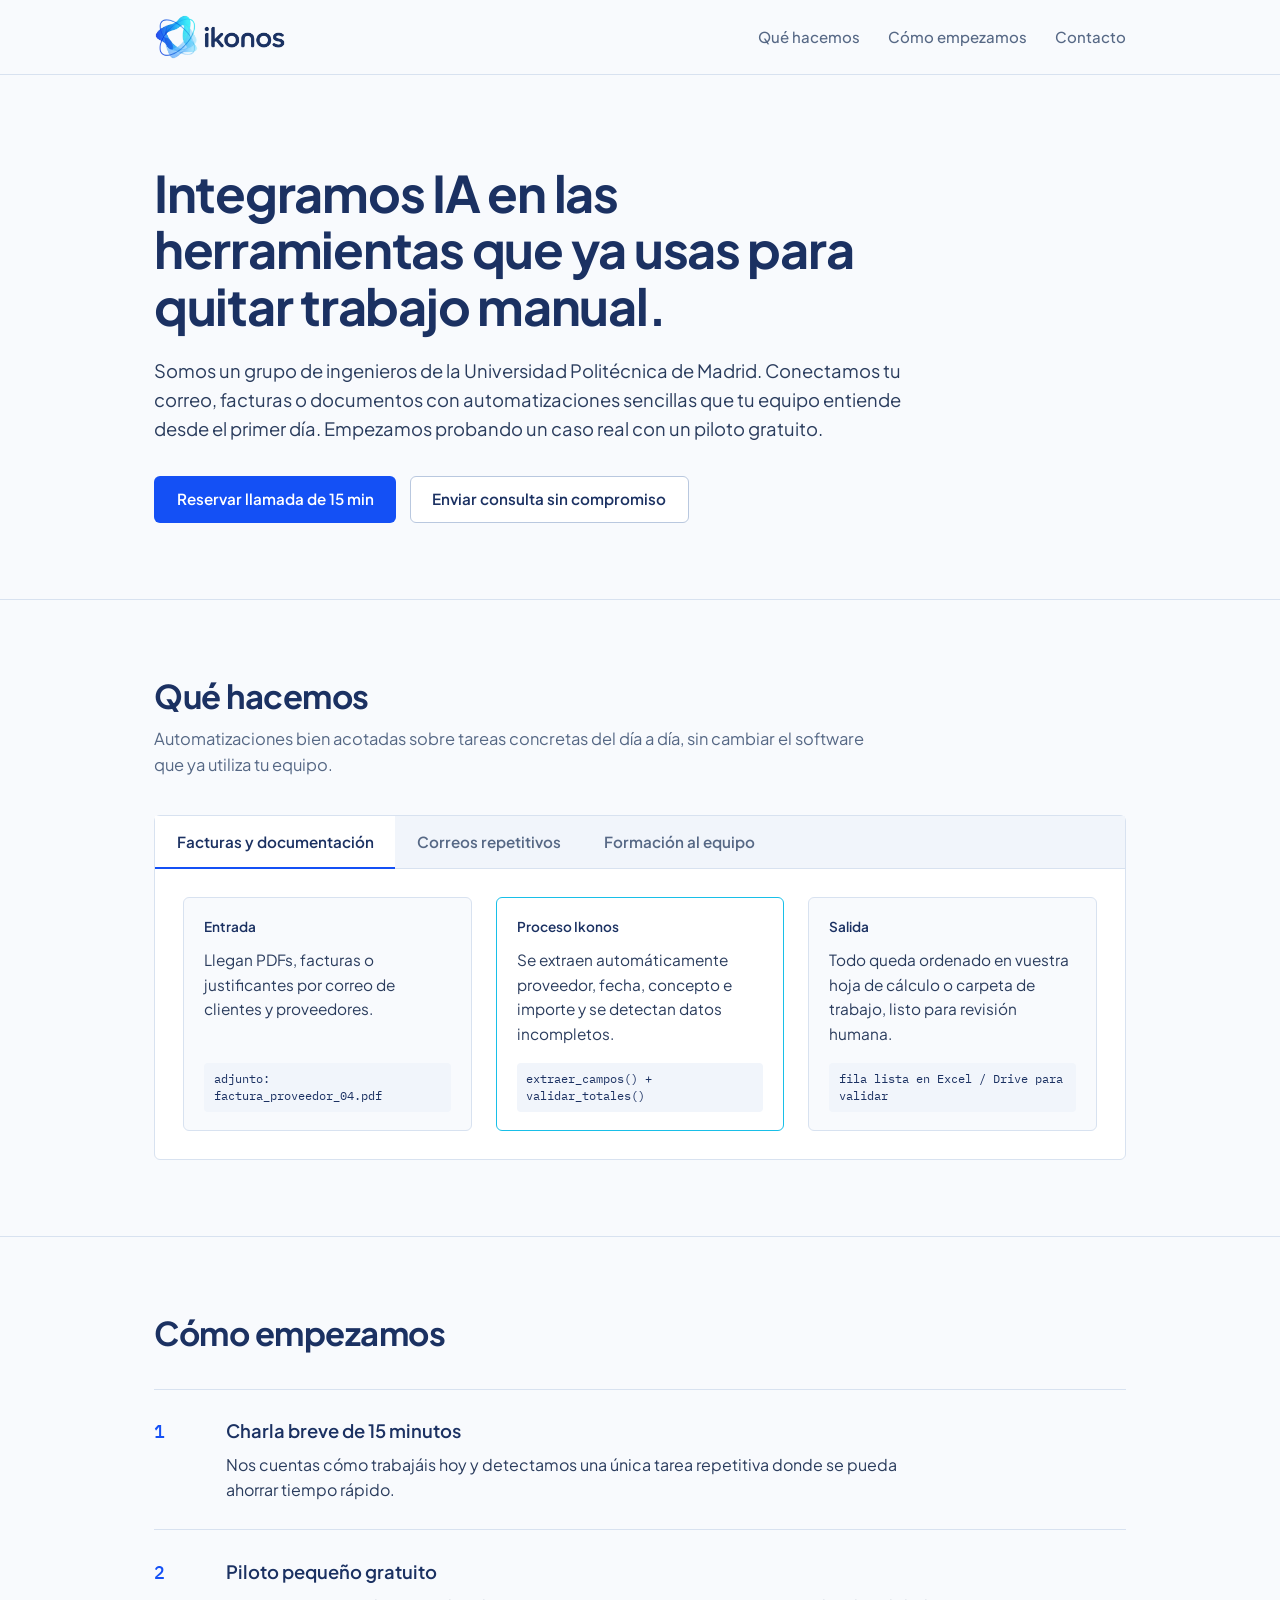
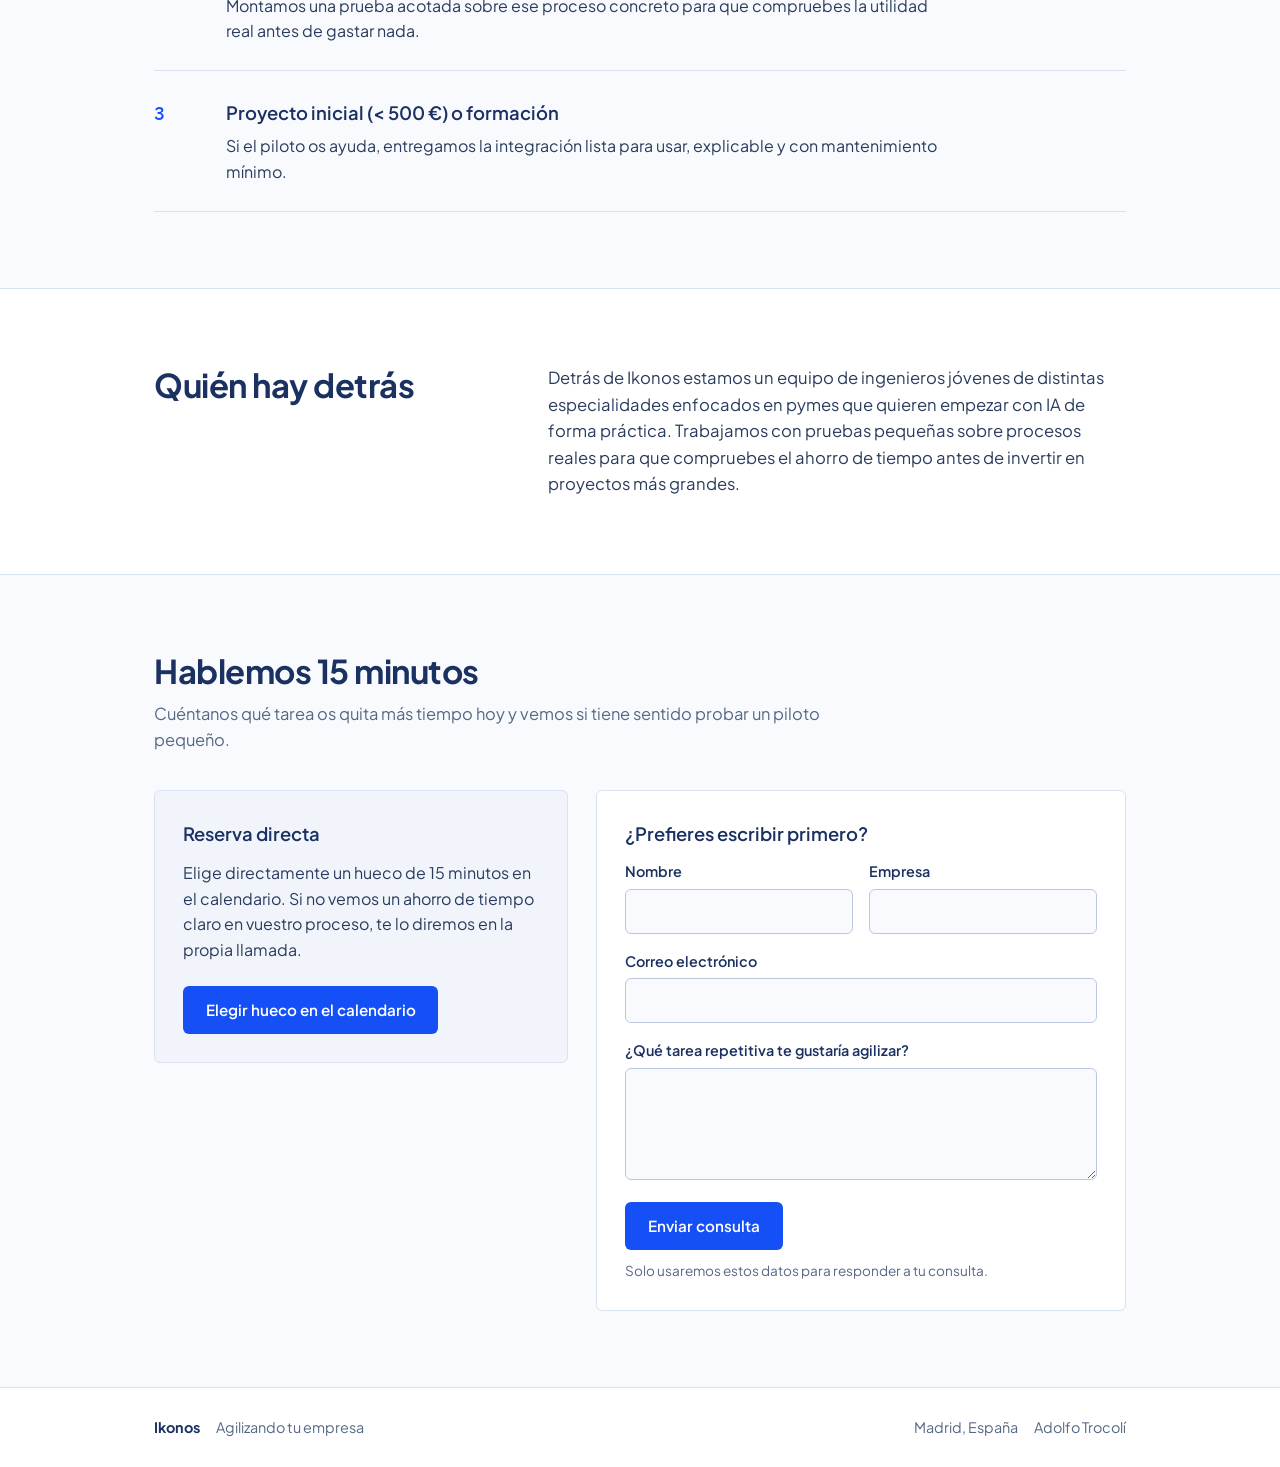
==== index.html @ b14b6f53 "Initial commit: static web for ikonos.es" ====
<!DOCTYPE html>
<html lang="es">
<head>
  <meta charset="UTF-8">
  <meta name="viewport" content="width=device-width, initial-scale=1.0">
  <title>Ikonos — Automatizaciones sencillas de IA y formación para pymes</title>
  <meta name="description" content="Integramos IA en el correo, documentos y gestión diaria de tu pyme. Empieza con un piloto pequeño gratuito antes de comprometer presupuesto.">
  <meta name="theme-color" content="#1B3162">

  <meta property="og:title" content="Ikonos — Automatizaciones sencillas de IA y formación para pymes">
  <meta property="og:description" content="Integramos IA en el correo, documentos y gestión diaria de tu pyme. Empieza con un piloto pequeño gratuito antes de comprometer presupuesto.">
  <meta property="og:type" content="website">
  <meta property="og:url" content="https://ikonos.es/">

  <link rel="icon" href="assets/favicon.ico" sizes="any">
  <link rel="icon" href="assets/favicon.png" type="image/png">
  <link rel="apple-touch-icon" href="assets/apple-touch-icon.png">

  <link rel="preconnect" href="https://fonts.googleapis.com">
  <link rel="preconnect" href="https://fonts.gstatic.com" crossorigin>
  <link href="https://fonts.googleapis.com/css2?family=IBM+Plex+Mono:wght@400;500&family=Plus+Jakarta+Sans:wght@400;500;600;700&display=swap" rel="stylesheet">
  <link rel="stylesheet" href="styles.css">
</head>
<body>
  <a class="skip-link" href="#contenido">Ir al contenido principal</a>

  <header class="site-header">
    <div class="container header-inner">
      <a class="brand" href="#top" aria-label="Ikonos, inicio">
        <picture>
          <source srcset="assets/ikonos-logo.webp" type="image/webp">
          <img src="assets/ikonos-logo.png" alt="Ikonos" width="144" height="47">
        </picture>
      </a>
      <nav class="site-nav" aria-label="Navegación principal">
        <a href="#que-hacemos">Qué hacemos</a>
        <a href="#como-empezamos">Cómo empezamos</a>
        <a href="#contacto">Contacto</a>
      </nav>
    </div>
  </header>

  <main id="contenido">
    <section class="hero" id="top">
      <div class="container">
        <div class="hero-copy">
          <h1>Integramos IA en las herramientas que ya usas para quitar trabajo manual.</h1>
          <p class="hero-lead">
            Somos un grupo de ingenieros de la Universidad Politécnica de Madrid. Conectamos tu correo, facturas o documentos con automatizaciones sencillas que tu equipo entiende desde el primer día. Empezamos probando un caso real con un piloto gratuito.
          </p>
          <div class="hero-actions">
            <a class="btn btn-primary" href="https://calendar.app.google/aPemA1wRVmJKRHiK9" target="_blank" rel="noopener noreferrer">
              Reservar llamada de 15 min
            </a>
            <a class="btn btn-secondary" href="#contacto">
              Enviar consulta sin compromiso
            </a>
          </div>
        </div>
      </div>
    </section>

    <section class="section" id="que-hacemos" aria-labelledby="titulo-que-hacemos">
      <div class="container">
        <div class="section-head">
          <h2 id="titulo-que-hacemos">Qué hacemos</h2>
          <p class="section-intro">
            Automatizaciones bien acotadas sobre tareas concretas del día a día, sin cambiar el software que ya utiliza tu equipo.
          </p>
        </div>

        <div class="flow-workbench">
          <div class="flow-tabs" role="tablist" aria-label="Casos de uso habituales">
            <button class="flow-tab" type="button" role="tab" id="tab-facturas" aria-selected="true" aria-controls="panel-facturas" data-tab="facturas">
              Facturas y documentación
            </button>
            <button class="flow-tab" type="button" role="tab" id="tab-correos" aria-selected="false" aria-controls="panel-correos" data-tab="correos" tabindex="-1">
              Correos repetitivos
            </button>
            <button class="flow-tab" type="button" role="tab" id="tab-formacion" aria-selected="false" aria-controls="panel-formacion" data-tab="formacion" tabindex="-1">
              Formación al equipo
            </button>
          </div>

          <div class="flow-panel" role="tabpanel" id="panel-facturas" aria-labelledby="tab-facturas">
            <div class="flow-grid">
              <div class="flow-stage">
                <span class="stage-index">Entrada</span>
                <p>Llegan PDFs, facturas o justificantes por correo de clientes y proveedores.</p>
                <code class="stage-sample">adjunto: factura_proveedor_04.pdf</code>
              </div>
              <div class="flow-stage flow-stage-core">
                <span class="stage-index">Proceso Ikonos</span>
                <p>Se extraen automáticamente proveedor, fecha, concepto e importe y se detectan datos incompletos.</p>
                <code class="stage-sample">extraer_campos() + validar_totales()</code>
              </div>
              <div class="flow-stage">
                <span class="stage-index">Salida</span>
                <p>Todo queda ordenado en vuestra hoja de cálculo o carpeta de trabajo, listo para revisión humana.</p>
                <code class="stage-sample">fila lista en Excel / Drive para validar</code>
              </div>
            </div>
          </div>

          <div class="flow-panel" role="tabpanel" id="panel-correos" aria-labelledby="tab-correos" hidden>
            <div class="flow-grid">
              <div class="flow-stage">
                <span class="stage-index">Entrada</span>
                <p>Entran mensajes habituales de clientes pidiendo citas, estado de trámites o información básica.</p>
                <code class="stage-sample">asunto: documentación pendiente Q1</code>
              </div>
              <div class="flow-stage flow-stage-core">
                <span class="stage-index">Proceso Ikonos</span>
                <p>Se clasifican por tipo y se prepara un borrador de respuesta usando vuestra documentación interna.</p>
                <code class="stage-sample">clasificar_tema() + redactar_borrador()</code>
              </div>
              <div class="flow-stage">
                <span class="stage-index">Salida</span>
                <p>El equipo revisa y envía en segundos en lugar de redactar cada correo desde cero.</p>
                <code class="stage-sample">borrador en tu bandeja listo para revisar</code>
              </div>
            </div>
          </div>

          <div class="flow-panel" role="tabpanel" id="panel-formacion" aria-labelledby="tab-formacion" hidden>
            <div class="flow-grid">
              <div class="flow-stage">
                <span class="stage-index">Entrada</span>
                <p>El equipo quiere usar herramientas de IA en su trabajo diario pero no sabe por dónde empezar con seguridad.</p>
                <code class="stage-sample">tareas reales de vuestro equipo</code>
              </div>
              <div class="flow-stage flow-stage-core">
                <span class="stage-index">Proceso Ikonos</span>
                <p>Sesiones prácticas centradas únicamente en vuestros casos reales, documentos y flujos habituales.</p>
                <code class="stage-sample">taller práctico sobre vuestro día a día</code>
              </div>
              <div class="flow-stage">
                <span class="stage-index">Salida</span>
                <p>Autonomía real para aprovechar la herramienta en el día a día sin depender siempre de terceros.</p>
                <code class="stage-sample">guía interna y criterios claros de uso</code>
              </div>
            </div>
          </div>
        </div>
      </div>
    </section>

    <section class="section" id="como-empezamos" aria-labelledby="titulo-como-empezamos">
      <div class="container">
        <div class="section-head">
          <h2 id="titulo-como-empezamos">Cómo empezamos</h2>
        </div>

        <ol class="steps-list">
          <li class="step-item">
            <span class="step-num" aria-hidden="true">1</span>
            <div class="step-body">
              <h3>Charla breve de 15 minutos</h3>
              <p>Nos cuentas cómo trabajáis hoy y detectamos una única tarea repetitiva donde se pueda ahorrar tiempo rápido.</p>
            </div>
          </li>
          <li class="step-item">
            <span class="step-num" aria-hidden="true">2</span>
            <div class="step-body">
              <h3>Piloto pequeño gratuito</h3>
              <p>Montamos una prueba acotada sobre ese proceso concreto para que compruebes la utilidad real antes de gastar nada.</p>
            </div>
          </li>
          <li class="step-item">
            <span class="step-num" aria-hidden="true">3</span>
            <div class="step-body">
              <h3>Proyecto inicial (&lt; 500 €) o formación</h3>
              <p>Si el piloto os ayuda, entregamos la integración lista para usar, explicable y con mantenimiento mínimo.</p>
            </div>
          </li>
        </ol>
      </div>
    </section>

    <section class="section section-about" aria-labelledby="titulo-quien">
      <div class="container about-grid">
        <h2 id="titulo-quien">Quién hay detrás</h2>
        <p>
          Detrás de Ikonos estamos un equipo de ingenieros jóvenes de distintas especialidades enfocados en pymes que quieren empezar con IA de forma práctica. Trabajamos con pruebas pequeñas sobre procesos reales para que compruebes el ahorro de tiempo antes de invertir en proyectos más grandes.
        </p>
      </div>
    </section>

    <section class="section section-contact" id="contacto" aria-labelledby="titulo-contacto">
      <div class="container">
        <div class="section-head">
          <h2 id="titulo-contacto">Hablemos 15 minutos</h2>
          <p class="section-intro">
            Cuéntanos qué tarea os quita más tiempo hoy y vemos si tiene sentido probar un piloto pequeño.
          </p>
        </div>

        <div class="contact-grid">
          <div class="contact-calendar">
            <h3>Reserva directa</h3>
            <p>
              Elige directamente un hueco de 15 minutos en el calendario. Si no vemos un ahorro de tiempo claro en vuestro proceso, te lo diremos en la propia llamada.
            </p>
            <a class="btn btn-primary" href="https://calendar.app.google/aPemA1wRVmJKRHiK9" target="_blank" rel="noopener noreferrer">
              Elegir hueco en el calendario
            </a>
          </div>

          <form class="contact-form" id="contact-form" novalidate>
            <h3>¿Prefieres escribir primero?</h3>

            <div class="form-row">
              <div class="field">
                <label for="nombre">Nombre</label>
                <input id="nombre" name="nombre" type="text" autocomplete="name" required>
              </div>
              <div class="field">
                <label for="empresa">Empresa</label>
                <input id="empresa" name="empresa" type="text" autocomplete="organization">
              </div>
            </div>

            <div class="field">
              <label for="email">Correo electrónico</label>
              <input id="email" name="email" type="email" autocomplete="email" required>
            </div>

            <div class="field">
              <label for="mensaje">¿Qué tarea repetitiva te gustaría agilizar?</label>
              <textarea id="mensaje" name="mensaje" rows="4" required></textarea>
            </div>

            <!-- Campo honeypot oculto para filtrar envíos automáticos -->
            <div class="hp-field" aria-hidden="true">
              <label for="website">Sitio web</label>
              <input id="website" name="website" type="text" tabindex="-1" autocomplete="off">
            </div>

            <div class="form-footer">
              <button class="btn btn-primary" type="submit" id="submit-btn">Enviar consulta</button>
              <p class="privacy-note">Solo usaremos estos datos para responder a tu consulta.</p>
            </div>

            <p class="form-status" id="form-status" role="status" aria-live="polite"></p>
          </form>
        </div>
      </div>
    </section>
  </main>

  <footer class="site-footer">
    <div class="container footer-inner">
      <div class="footer-brand">
        <span class="footer-name">Ikonos</span>
        <span>Agilizando tu empresa</span>
      </div>
      <div class="footer-meta">
        <span>Madrid, España</span>
        <span>Adolfo Trocolí</span>
        <!-- Añadir enlace a LinkedIn cuando esté definido en web-copy.md -->
      </div>
    </div>
  </footer>

  <script src="app.js" defer></script>
</body>
</html>
---- styles.css ----
:root {
  --bg: #F8FAFD;
  --surface: #FFFFFF;
  --surface-tint: #F1F5FB;
  --ink: #1B3162;
  --ink-body: #2A3C5D;
  --ink-muted: #566885;
  --accent: #1450F5;
  --accent-hover: #0F3FD1;
  --accent-cyan: #18BFE8;
  --border: #D8E2F0;
  --border-strong: #B9C8DF;
  --ok-bg: #ECFDF5;
  --ok-ink: #065F46;
  --err-bg: #FEF2F2;
  --err-ink: #991B1B;

  --font-sans: "Plus Jakarta Sans", -apple-system, BlinkMacSystemFont, "Segoe UI", sans-serif;
  --font-mono: "IBM Plex Mono", ui-monospace, SFMono-Regular, Menlo, monospace;

  --radius: 6px;
  --container: 1020px;
}

*,
*::before,
*::after {
  box-sizing: border-box;
}

html {
  scroll-behavior: smooth;
}

@media (prefers-reduced-motion: reduce) {
  html {
    scroll-behavior: auto;
  }
}

body {
  margin: 0;
  background-color: var(--bg);
  color: var(--ink-body);
  font-family: var(--font-sans);
  font-size: 16px;
  line-height: 1.6;
  -webkit-font-smoothing: antialiased;
}

img {
  display: block;
  max-width: 100%;
  height: auto;
}

a {
  color: inherit;
}

:focus-visible {
  outline: 2px solid var(--accent);
  outline-offset: 3px;
}

.skip-link {
  position: absolute;
  left: -9999px;
  top: 0;
  background: var(--ink);
  color: #FFFFFF;
  padding: 0.65rem 1rem;
  z-index: 100;
  text-decoration: none;
  font-weight: 600;
}

.skip-link:focus {
  left: 1rem;
  top: 1rem;
  border-radius: var(--radius);
}

.container {
  width: 100%;
  max-width: var(--container);
  margin: 0 auto;
  padding: 0 1.5rem;
}

/* Cabecera */
.site-header {
  border-bottom: 1px solid var(--border);
  background: var(--bg);
}

.header-inner {
  display: flex;
  align-items: center;
  justify-content: space-between;
  gap: 1.5rem;
  min-height: 74px;
}

.brand {
  display: inline-flex;
  align-items: center;
  text-decoration: none;
  flex-shrink: 0;
}

.brand img {
  width: 132px;
  height: auto;
}

.site-nav {
  display: flex;
  align-items: center;
  gap: 1.75rem;
}

.site-nav a {
  text-decoration: none;
  font-size: 0.9375rem;
  font-weight: 500;
  color: var(--ink-muted);
}

.site-nav a:hover {
  color: var(--ink);
}

/* Botones */
.btn {
  display: inline-flex;
  align-items: center;
  justify-content: center;
  padding: 0.85rem 1.35rem;
  border-radius: var(--radius);
  font-family: var(--font-sans);
  font-size: 0.95rem;
  font-weight: 600;
  line-height: 1.2;
  text-decoration: none;
  cursor: pointer;
  border: 1px solid transparent;
  transition: background-color 0.15s ease, border-color 0.15s ease, color 0.15s ease;
}

.btn-primary {
  background: var(--accent);
  color: #FFFFFF;
}

.btn-primary:hover {
  background: var(--accent-hover);
}

.btn-primary:disabled {
  opacity: 0.65;
  cursor: not-allowed;
}

.btn-secondary {
  background: var(--surface);
  color: var(--ink);
  border-color: var(--border-strong);
}

.btn-secondary:hover {
  border-color: var(--ink);
}

/* Hero */
.hero {
  padding: clamp(3.5rem, 7vw, 5.75rem) 0 clamp(3rem, 6vw, 4.75rem);
  border-bottom: 1px solid var(--border);
}

.hero-copy {
  max-width: 64ch;
}

.hero h1 {
  margin: 0 0 1.35rem;
  color: var(--ink);
  font-size: clamp(2.05rem, 4.3vw, 3.15rem);
  font-weight: 700;
  line-height: 1.12;
  letter-spacing: -0.025em;
}

.hero-lead {
  margin: 0 0 2rem;
  max-width: 58ch;
  font-size: clamp(1.05rem, 1.5vw, 1.15rem);
  color: var(--ink-body);
}

.hero-actions {
  display: flex;
  flex-wrap: wrap;
  align-items: center;
  gap: 0.85rem;
}

/* Secciones generales */
.section {
  padding: clamp(3.25rem, 6vw, 4.75rem) 0;
  border-bottom: 1px solid var(--border);
}

.section-head {
  margin-bottom: 2.25rem;
  max-width: 60ch;
}

.section h2 {
  margin: 0 0 0.65rem;
  color: var(--ink);
  font-size: clamp(1.55rem, 2.6vw, 2.05rem);
  font-weight: 700;
  line-height: 1.2;
  letter-spacing: -0.015em;
}

.section-intro {
  margin: 0;
  color: var(--ink-muted);
  font-size: 1.03rem;
}

/* Bloque interactivo de flujo */
.flow-workbench {
  background: var(--surface);
  border: 1px solid var(--border);
  border-radius: var(--radius);
}

.flow-tabs {
  display: flex;
  flex-wrap: wrap;
  border-bottom: 1px solid var(--border);
  background: var(--surface-tint);
}

.flow-tab {
  appearance: none;
  background: transparent;
  border: 0;
  border-bottom: 2px solid transparent;
  padding: 1rem 1.35rem;
  font-family: var(--font-sans);
  font-size: 0.95rem;
  font-weight: 600;
  color: var(--ink-muted);
  cursor: pointer;
  margin-bottom: -1px;
  text-align: left;
}

.flow-tab:hover {
  color: var(--ink);
}

.flow-tab[aria-selected="true"] {
  background: var(--surface);
  color: var(--ink);
  border-bottom-color: var(--accent);
}

.flow-panel {
  padding: 1.75rem;
}

.flow-grid {
  display: grid;
  grid-template-columns: repeat(3, minmax(0, 1fr));
  gap: 1.5rem;
}

.flow-stage {
  display: flex;
  flex-direction: column;
  gap: 0.65rem;
  padding: 1.15rem 1.25rem;
  border: 1px solid var(--border);
  border-radius: var(--radius);
  background: var(--bg);
}

.flow-stage-core {
  background: var(--surface);
  border-color: var(--accent-cyan);
}

.stage-index {
  font-size: 0.85rem;
  font-weight: 600;
  color: var(--ink);
}

.flow-stage p {
  margin: 0;
  font-size: 0.96rem;
  color: var(--ink-body);
  flex-grow: 1;
}

.stage-sample {
  display: block;
  margin-top: 0.35rem;
  padding: 0.45rem 0.6rem;
  border-radius: 4px;
  background: var(--surface-tint);
  color: var(--ink);
  font-family: var(--font-mono);
  font-size: 0.78rem;
  line-height: 1.4;
  overflow-wrap: anywhere;
}

/* Cómo empezamos (secuencia 1-2-3) */
.steps-list {
  list-style: none;
  margin: 0;
  padding: 0;
  border-top: 1px solid var(--border);
}

.step-item {
  display: grid;
  grid-template-columns: 3.25rem minmax(0, 1fr);
  gap: 1.25rem;
  align-items: baseline;
  padding: 1.65rem 0;
  border-bottom: 1px solid var(--border);
}

.step-num {
  font-family: var(--font-mono);
  font-size: 1.15rem;
  font-weight: 500;
  color: var(--accent);
  font-variant-numeric: tabular-nums;
}

.step-body {
  max-width: 60ch;
}

.step-body h3 {
  margin: 0 0 0.4rem;
  color: var(--ink);
  font-size: 1.15rem;
  font-weight: 600;
}

.step-body p {
  margin: 0;
  color: var(--ink-body);
}

/* Quién hay detrás */
.section-about {
  background: var(--surface);
}

.about-grid {
  display: grid;
  grid-template-columns: minmax(0, 1fr) minmax(0, 1.6fr);
  gap: 2rem;
  align-items: start;
}

.about-grid h2 {
  margin: 0;
}

.about-grid p {
  margin: 0;
  max-width: 60ch;
  font-size: 1.04rem;
}

/* Contacto */
.section-contact {
  border-bottom: 0;
}

.contact-grid {
  display: grid;
  grid-template-columns: minmax(0, 0.9fr) minmax(0, 1.15fr);
  gap: 1.75rem;
  align-items: start;
}

.contact-calendar,
.contact-form {
  padding: 1.75rem;
  border: 1px solid var(--border);
  border-radius: var(--radius);
}

.contact-calendar {
  background: var(--surface-tint);
}

.contact-form {
  background: var(--surface);
}

.contact-calendar h3,
.contact-form h3 {
  margin: 0 0 0.75rem;
  color: var(--ink);
  font-size: 1.15rem;
  font-weight: 600;
}

.contact-calendar p {
  margin: 0 0 1.5rem;
  color: var(--ink-body);
}

.form-row {
  display: grid;
  grid-template-columns: repeat(2, minmax(0, 1fr));
  gap: 1rem;
}

.field {
  margin-bottom: 1rem;
}

.field label {
  display: block;
  margin-bottom: 0.35rem;
  font-size: 0.9rem;
  font-weight: 600;
  color: var(--ink);
}

.field input,
.field textarea {
  width: 100%;
  padding: 0.65rem 0.8rem;
  border: 1px solid var(--border-strong);
  border-radius: var(--radius);
  background: var(--bg);
  color: var(--ink);
  font-family: var(--font-sans);
  font-size: 0.96rem;
  line-height: 1.45;
}

.field input:focus,
.field textarea:focus {
  border-color: var(--accent);
  background: var(--surface);
}

.field textarea {
  resize: vertical;
  min-height: 104px;
}

.hp-field {
  position: absolute;
  left: -9999px;
  width: 1px;
  height: 1px;
  overflow: hidden;
}

.form-footer {
  display: flex;
  flex-direction: column;
  align-items: flex-start;
  gap: 0.65rem;
  margin-top: 0.25rem;
}

.privacy-note {
  margin: 0;
  font-size: 0.85rem;
  color: var(--ink-muted);
}

.form-status {
  margin: 1rem 0 0;
  padding: 0;
  border-radius: var(--radius);
  font-size: 0.92rem;
  font-weight: 500;
}

.form-status:empty {
  display: none;
}

.form-status.is-ok {
  padding: 0.75rem 0.9rem;
  background: var(--ok-bg);
  color: var(--ok-ink);
}

.form-status.is-err {
  padding: 0.75rem 0.9rem;
  background: var(--err-bg);
  color: var(--err-ink);
}

/* Footer */
.site-footer {
  border-top: 1px solid var(--border);
  background: var(--surface);
  padding: 1.75rem 0;
  font-size: 0.9rem;
  color: var(--ink-muted);
}

.footer-inner {
  display: flex;
  flex-wrap: wrap;
  justify-content: space-between;
  align-items: center;
  gap: 1rem;
}

.footer-brand,
.footer-meta {
  display: flex;
  flex-wrap: wrap;
  gap: 1rem;
  align-items: center;
}

.footer-name {
  font-weight: 700;
  color: var(--ink);
}

/* Responsive */
@media (max-width: 860px) {
  .flow-grid,
  .about-grid,
  .contact-grid {
    grid-template-columns: 1fr;
  }
}

@media (max-width: 640px) {
  .header-inner {
    flex-wrap: wrap;
    padding-top: 0.75rem;
    padding-bottom: 0.75rem;
  }

  .site-nav {
    gap: 1.15rem;
    width: 100%;
  }

  .flow-tab {
    width: 100%;
    border-bottom: 1px solid var(--border);
  }

  .flow-tab[aria-selected="true"] {
    border-bottom: 2px solid var(--accent);
  }

  .flow-panel {
    padding: 1.15rem;
  }

  .form-row {
    grid-template-columns: 1fr;
  }

  .step-item {
    grid-template-columns: 2.25rem minmax(0, 1fr);
    gap: 0.75rem;
  }
}
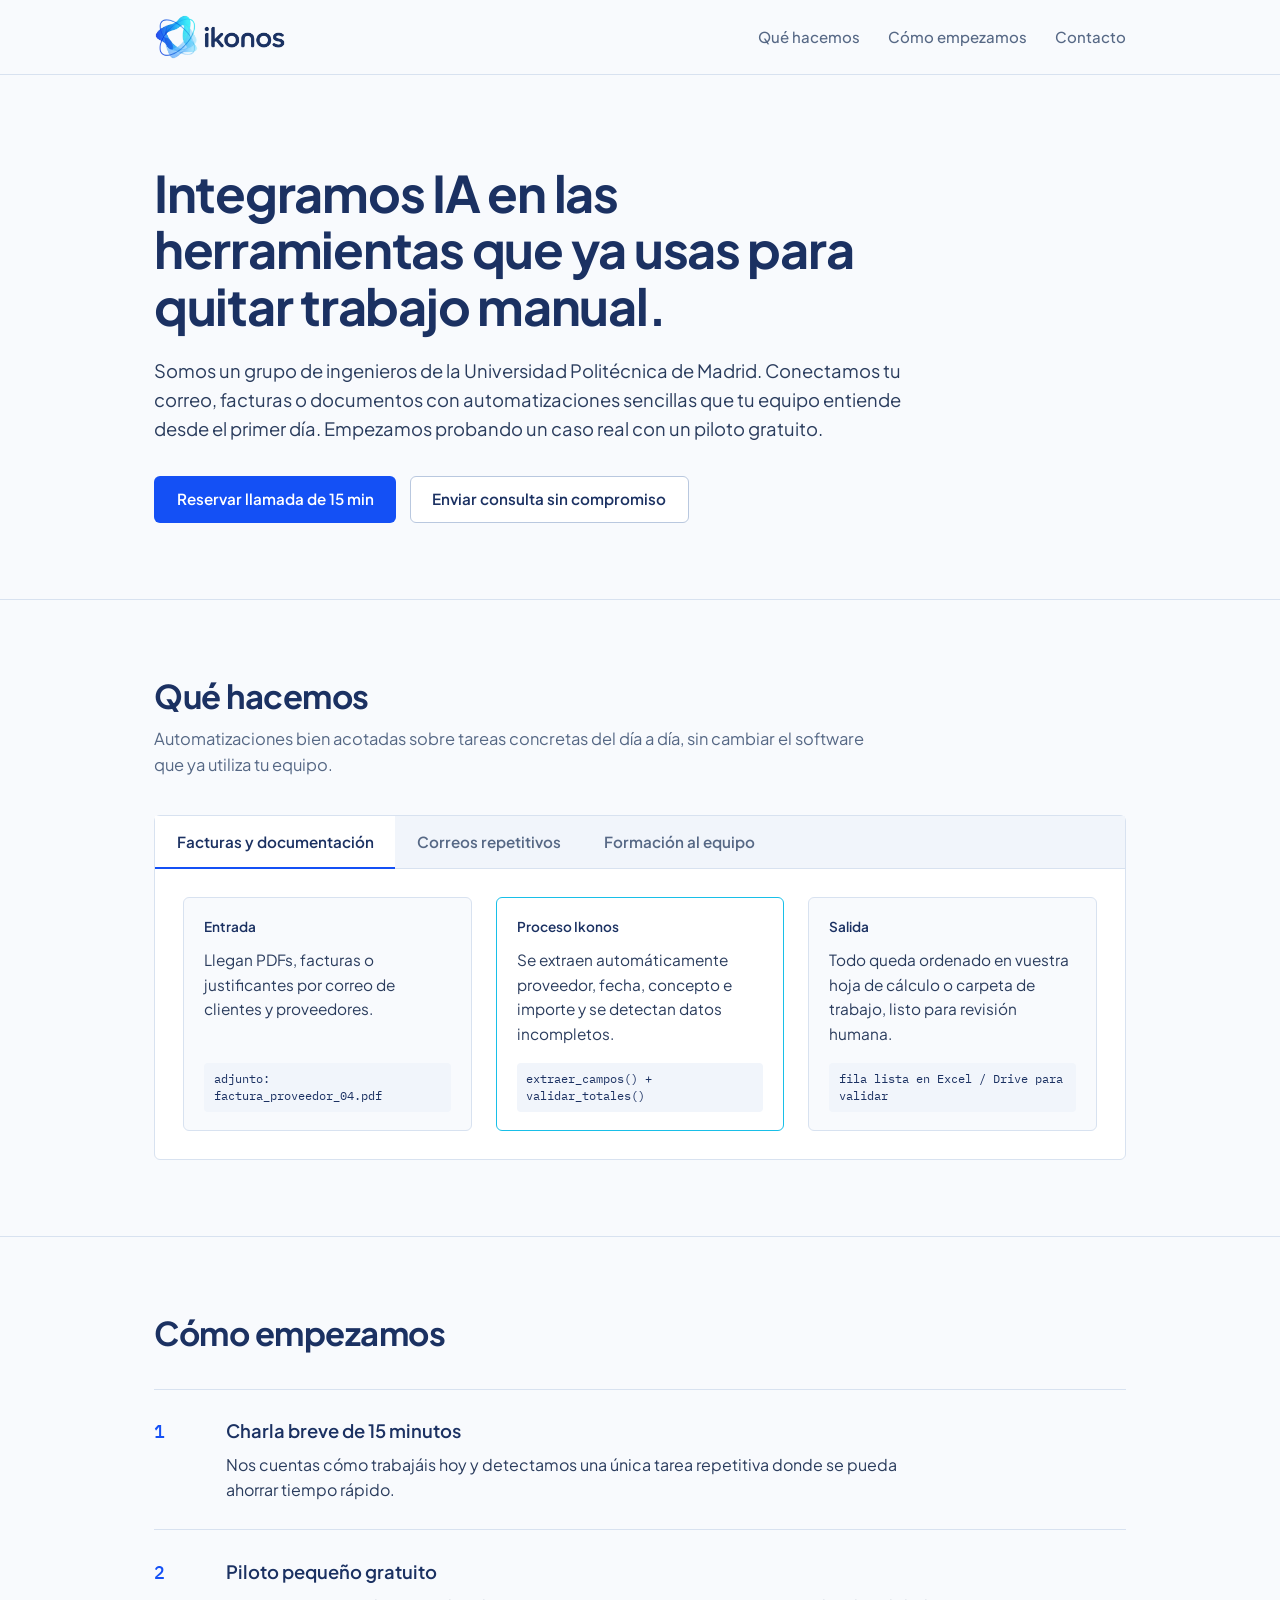
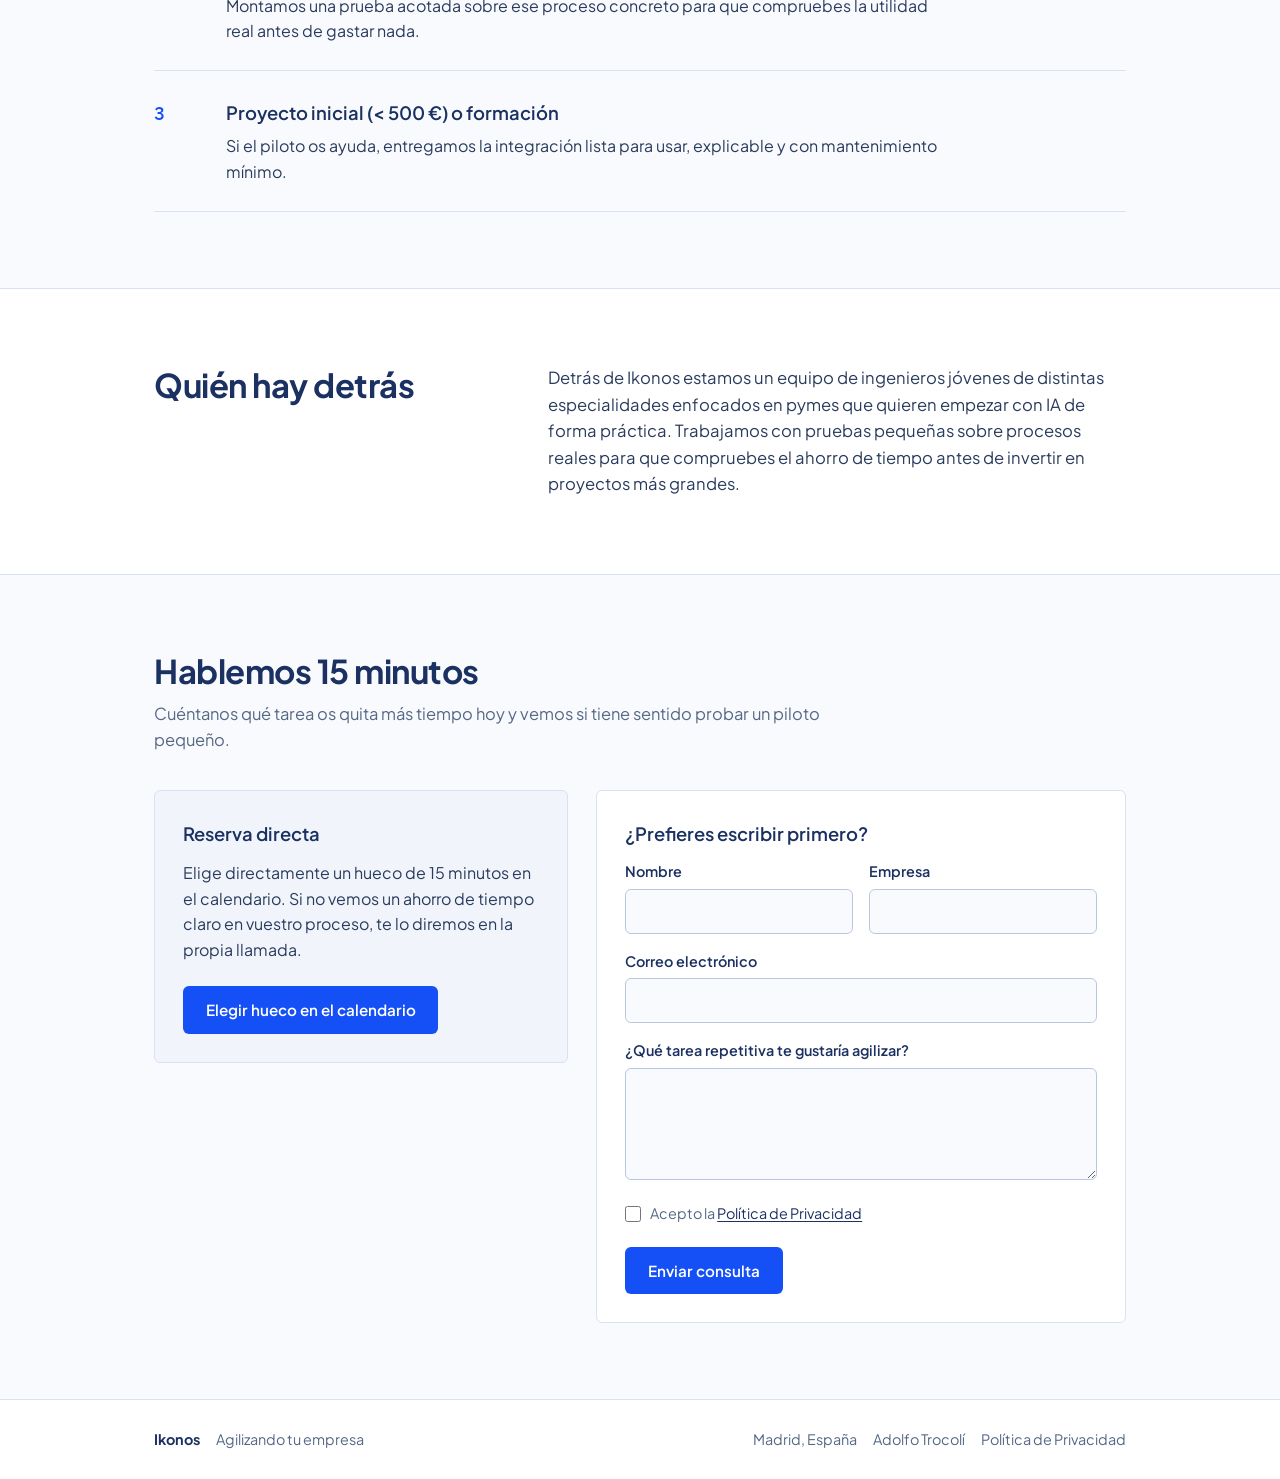
==== commit 35ccb2d3: "Añadir página de Política de Privacidad y casilla de aceptación en formulario" ====
--- a/index.html
+++ b/index.html
@@ -236,9 +236,15 @@
               <input id="website" name="website" type="text" tabindex="-1" autocomplete="off">
             </div>
 
+            <div class="field-consent">
+              <label class="consent-label" for="privacidad">
+                <input id="privacidad" name="privacidad" type="checkbox" required>
+                <span>Acepto la <a href="privacidad.html" target="_blank" rel="noopener noreferrer">Política de Privacidad</a></span>
+              </label>
+            </div>
+
             <div class="form-footer">
               <button class="btn btn-primary" type="submit" id="submit-btn">Enviar consulta</button>
-              <p class="privacy-note">Solo usaremos estos datos para responder a tu consulta.</p>
             </div>
 
             <p class="form-status" id="form-status" role="status" aria-live="polite"></p>
@@ -257,6 +263,7 @@
       <div class="footer-meta">
         <span>Madrid, España</span>
         <span>Adolfo Trocolí</span>
+        <a class="footer-link" href="privacidad.html">Política de Privacidad</a>
         <!-- Añadir enlace a LinkedIn cuando esté definido en web-copy.md -->
       </div>
     </div>
--- a/styles.css
+++ b/styles.css
@@ -474,6 +474,38 @@
   overflow: hidden;
 }
 
+.field-consent {
+  margin-bottom: 1.15rem;
+}
+
+.consent-label {
+  display: inline-flex;
+  align-items: center;
+  gap: 0.55rem;
+  font-size: 0.9rem;
+  color: var(--ink-muted);
+  cursor: pointer;
+}
+
+.consent-label input[type="checkbox"] {
+  width: 1rem;
+  height: 1rem;
+  margin: 0;
+  accent-color: var(--accent);
+  cursor: pointer;
+  flex-shrink: 0;
+}
+
+.consent-label a {
+  color: var(--ink);
+  text-decoration: underline;
+  text-underline-offset: 2px;
+}
+
+.consent-label a:hover {
+  color: var(--accent);
+}
+
 .form-footer {
   display: flex;
   flex-direction: column;
@@ -542,6 +574,85 @@
   color: var(--ink);
 }
 
+.footer-link {
+  text-decoration: none;
+}
+
+.footer-link:hover {
+  color: var(--ink);
+  text-decoration: underline;
+  text-underline-offset: 2px;
+}
+
+/* Páginas legales (Política de Privacidad) */
+.legal-section {
+  padding: clamp(2.75rem, 6vw, 4.5rem) 0 clamp(3.5rem, 7vw, 5.25rem);
+}
+
+.legal-content {
+  max-width: 72ch;
+}
+
+.back-link {
+  display: inline-block;
+  margin-bottom: 1.5rem;
+  font-size: 0.92rem;
+  font-weight: 500;
+  color: var(--ink-muted);
+  text-decoration: none;
+}
+
+.back-link:hover {
+  color: var(--ink);
+}
+
+.legal-content h1 {
+  margin: 0 0 0.5rem;
+  color: var(--ink);
+  font-size: clamp(1.85rem, 3.6vw, 2.55rem);
+  font-weight: 700;
+  line-height: 1.15;
+  letter-spacing: -0.02em;
+}
+
+.legal-updated {
+  margin: 0 0 2rem;
+  font-size: 0.9rem;
+  color: var(--ink-muted);
+}
+
+.legal-content h2 {
+  margin: 2.25rem 0 0.75rem;
+  color: var(--ink);
+  font-size: 1.2rem;
+  font-weight: 700;
+  line-height: 1.3;
+}
+
+.legal-content p,
+.legal-content ul {
+  margin: 0 0 1rem;
+  color: var(--ink-body);
+}
+
+.legal-content ul {
+  padding-left: 1.35rem;
+}
+
+.legal-content li {
+  margin-bottom: 0.55rem;
+}
+
+.legal-content a:not(.back-link) {
+  color: var(--accent);
+  text-decoration: underline;
+  text-underline-offset: 2px;
+}
+
+.legal-content a:not(.back-link):hover {
+  color: var(--accent-hover);
+}
+
 /* Responsive */
 @media (max-width: 860px) {
   .flow-grid,
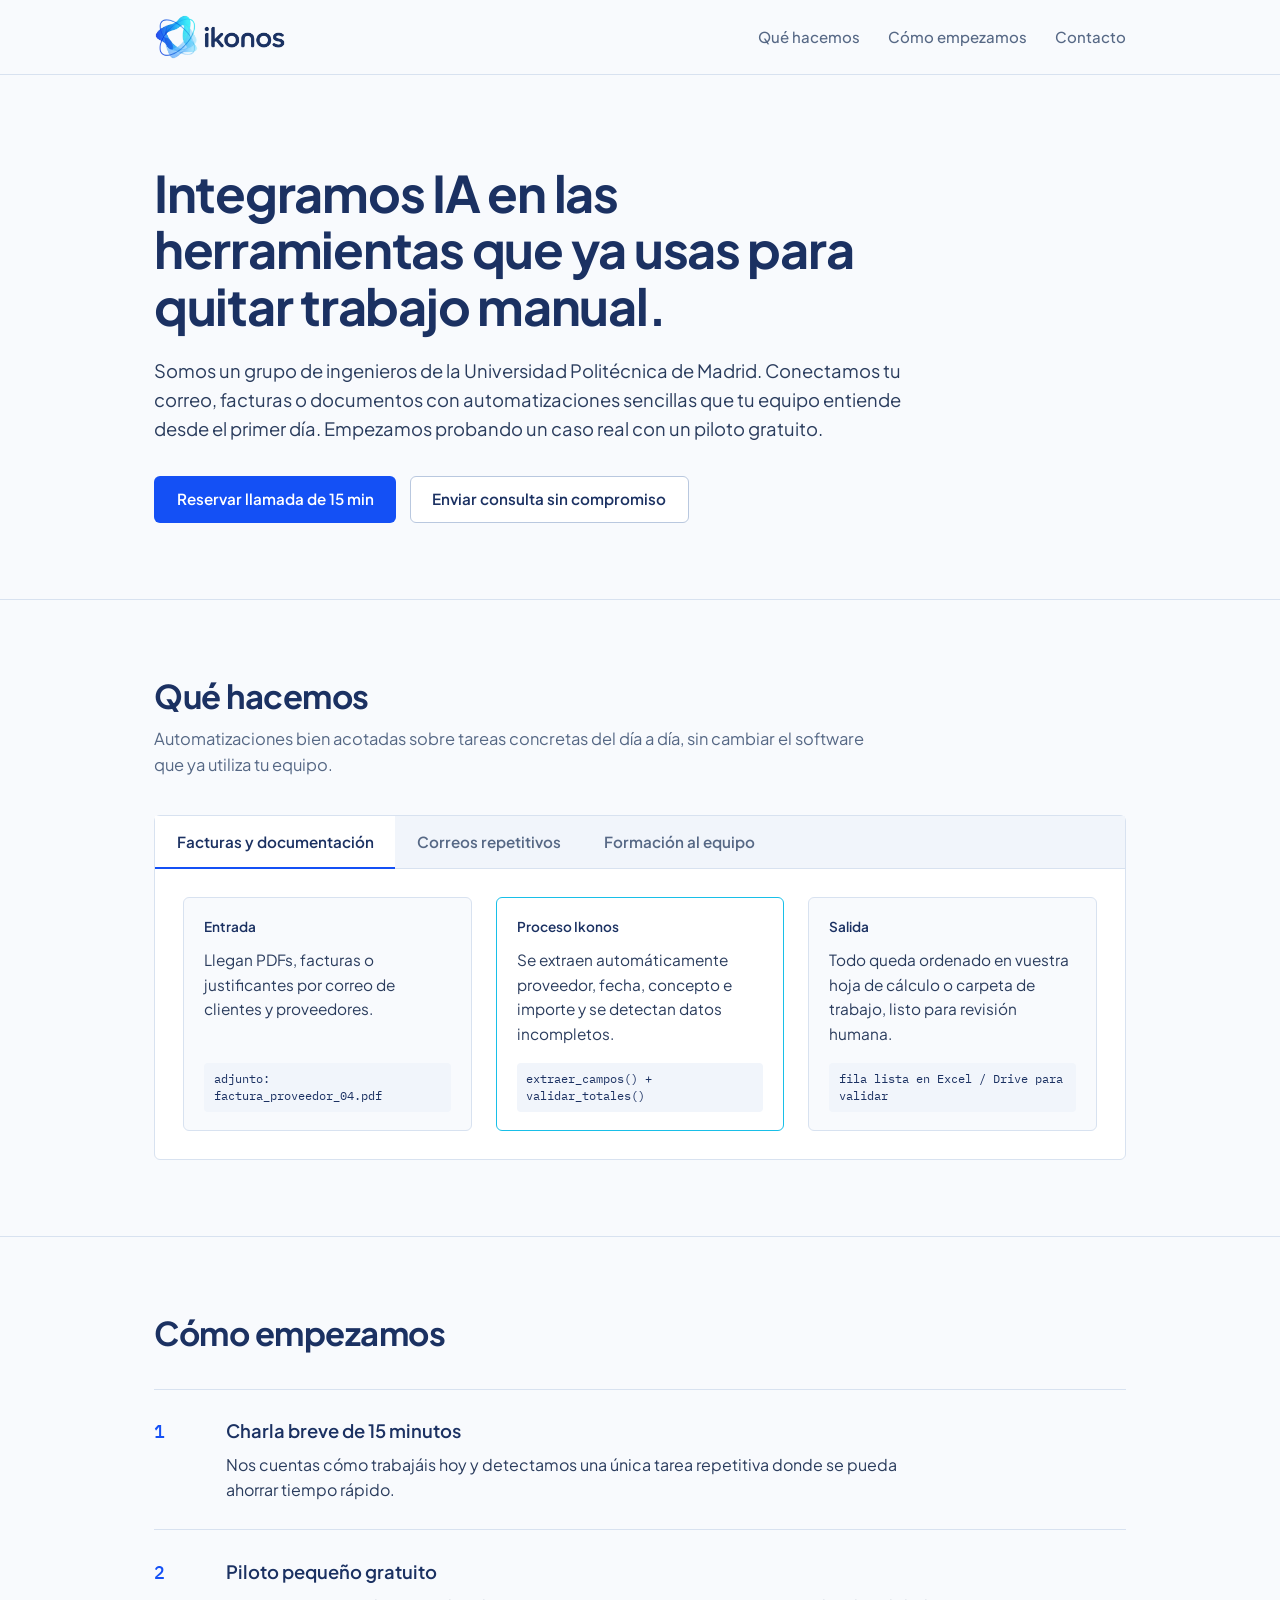
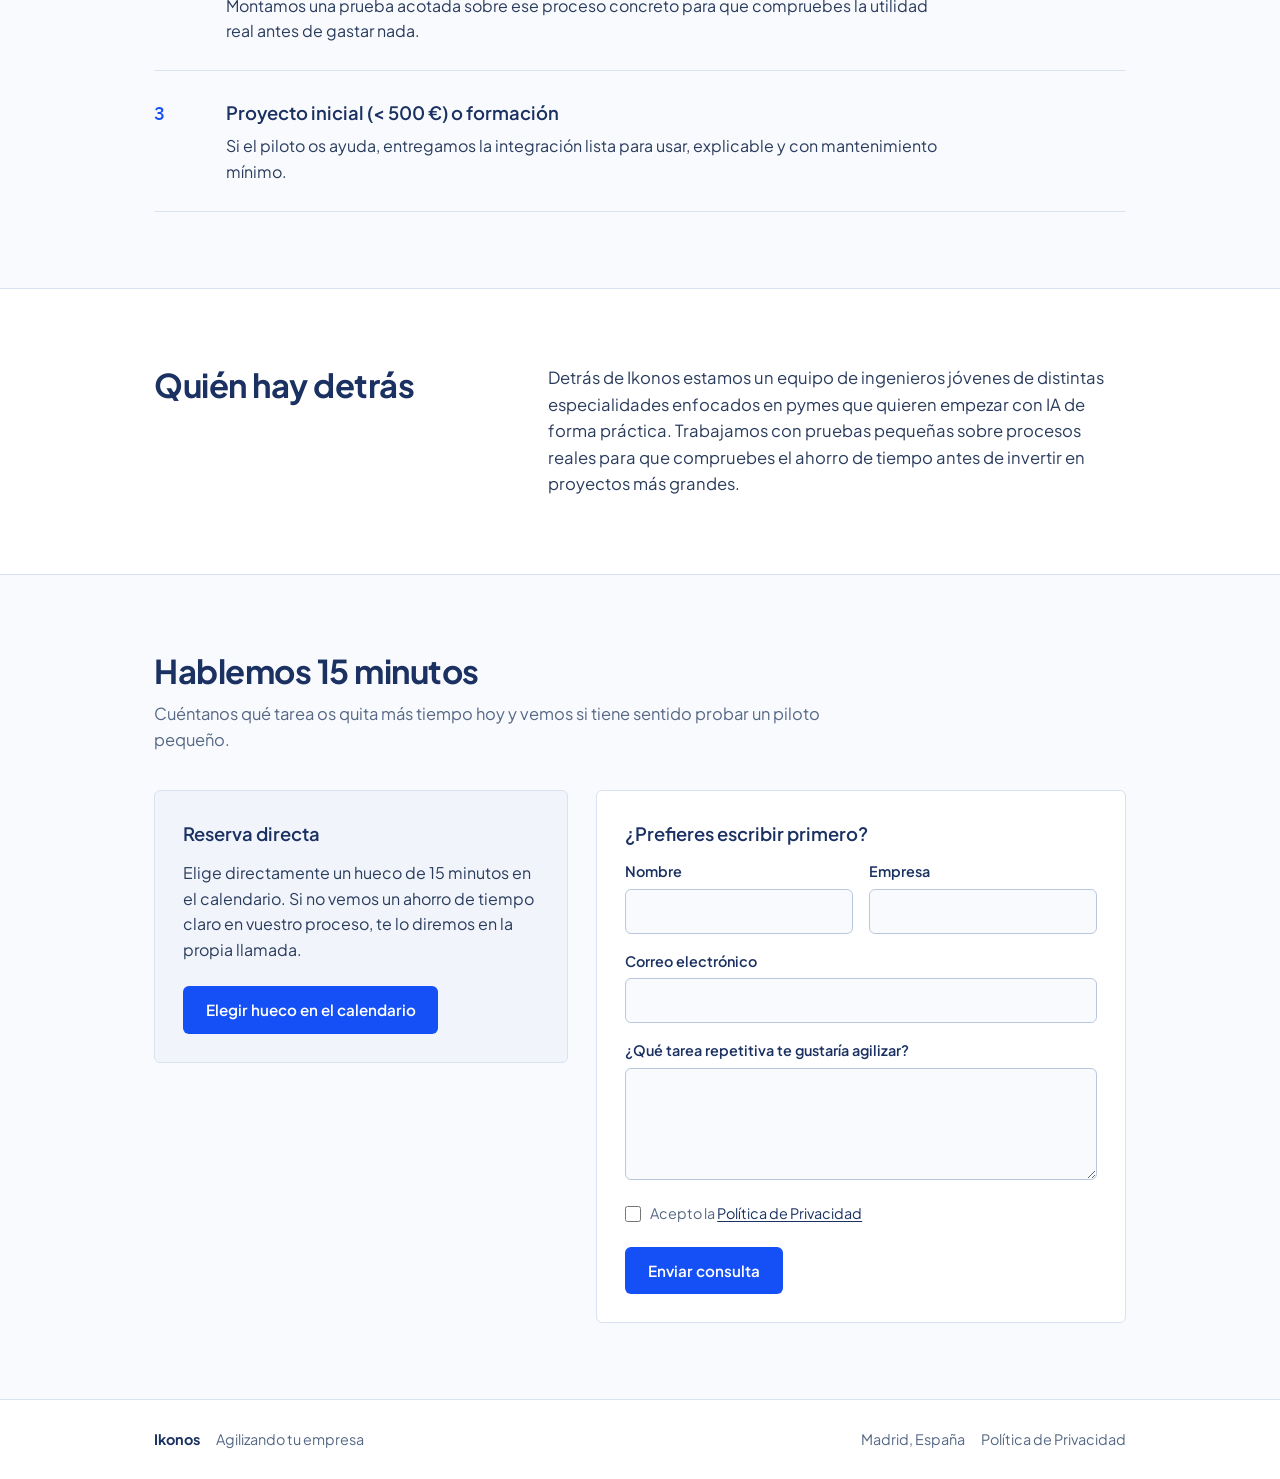
==== commit d72efeee: "Actualizar título de pestaña y quitar nombre del pie de página" ====
--- a/index.html
+++ b/index.html
@@ -3,11 +3,11 @@
 <head>
   <meta charset="UTF-8">
   <meta name="viewport" content="width=device-width, initial-scale=1.0">
-  <title>Ikonos — Automatizaciones sencillas de IA y formación para pymes</title>
+  <title>Ikonos - Automatizaciones/IA</title>
   <meta name="description" content="Integramos IA en el correo, documentos y gestión diaria de tu pyme. Empieza con un piloto pequeño gratuito antes de comprometer presupuesto.">
   <meta name="theme-color" content="#1B3162">
 
-  <meta property="og:title" content="Ikonos — Automatizaciones sencillas de IA y formación para pymes">
+  <meta property="og:title" content="Ikonos - Automatizaciones/IA">
   <meta property="og:description" content="Integramos IA en el correo, documentos y gestión diaria de tu pyme. Empieza con un piloto pequeño gratuito antes de comprometer presupuesto.">
   <meta property="og:type" content="website">
   <meta property="og:url" content="https://ikonos.es/">
@@ -262,7 +262,6 @@
       </div>
       <div class="footer-meta">
         <span>Madrid, España</span>
-        <span>Adolfo Trocolí</span>
         <a class="footer-link" href="privacidad.html">Política de Privacidad</a>
         <!-- Añadir enlace a LinkedIn cuando esté definido en web-copy.md -->
       </div>
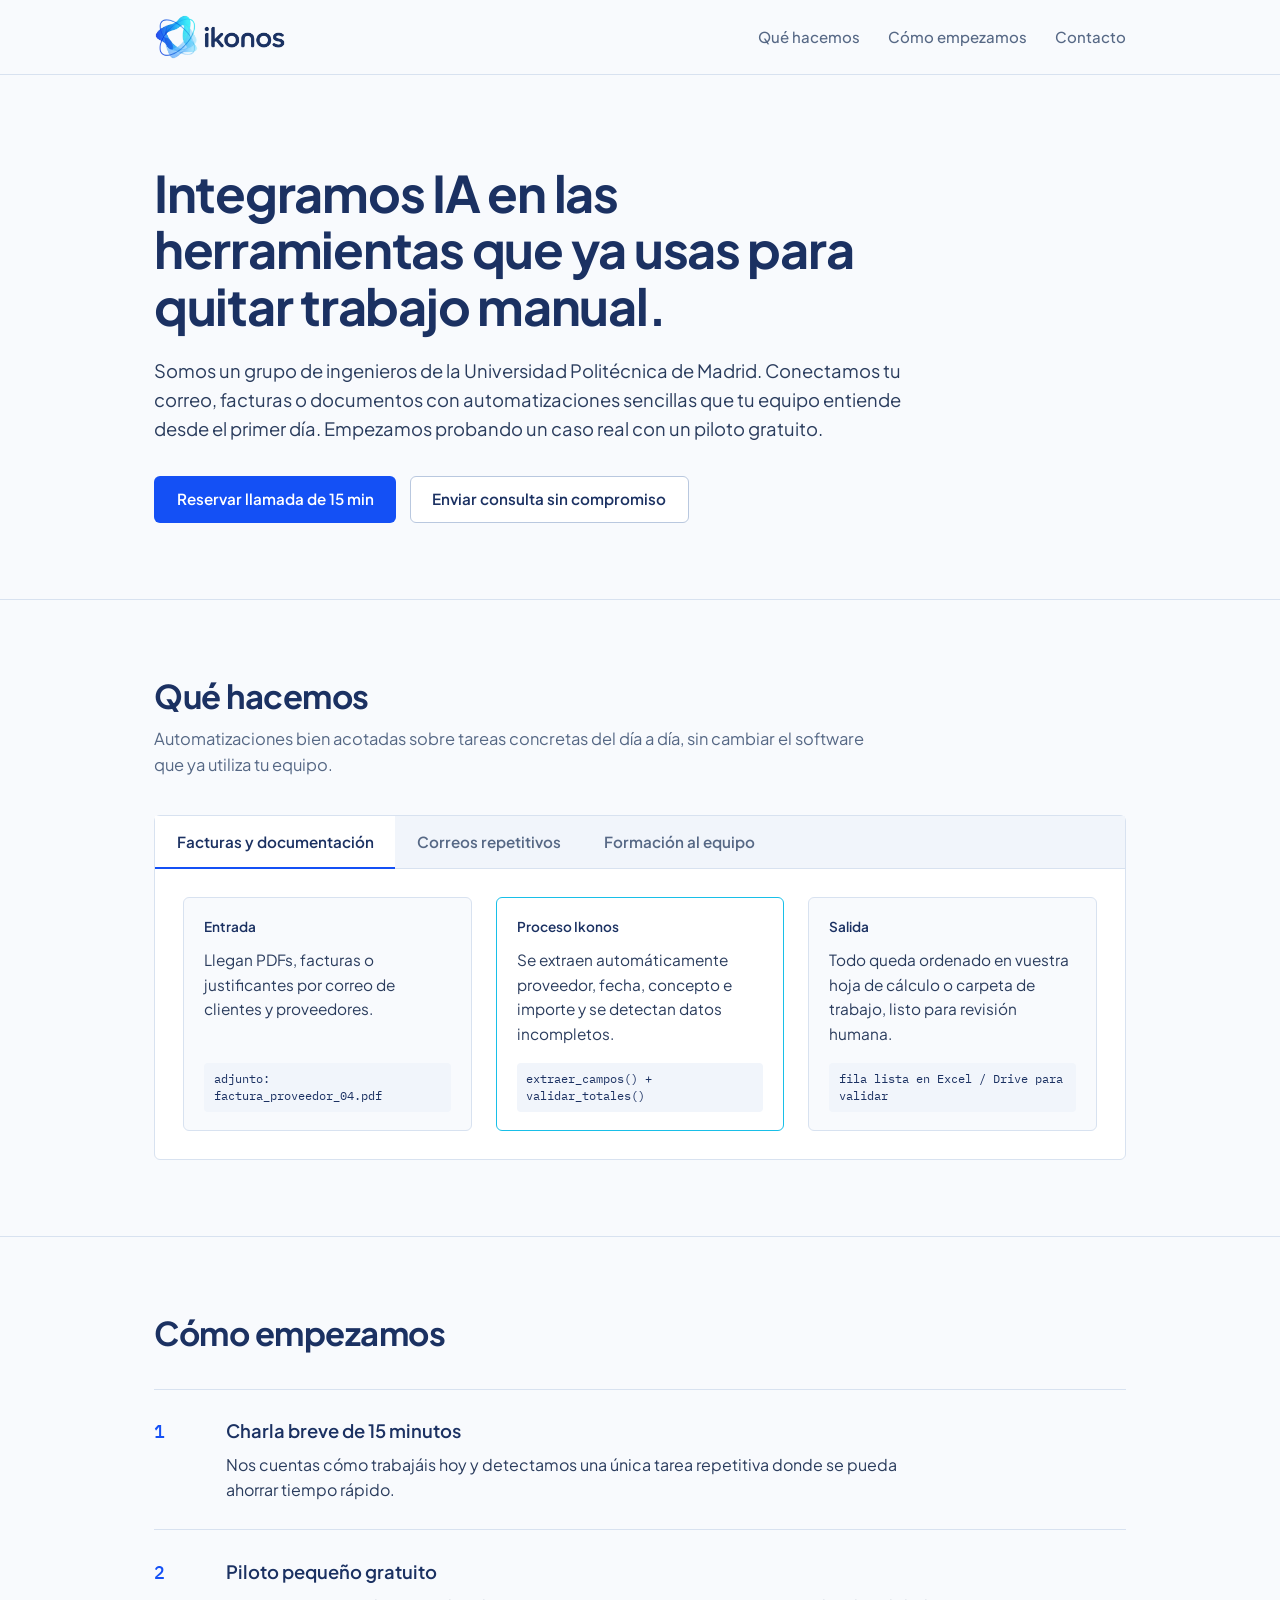
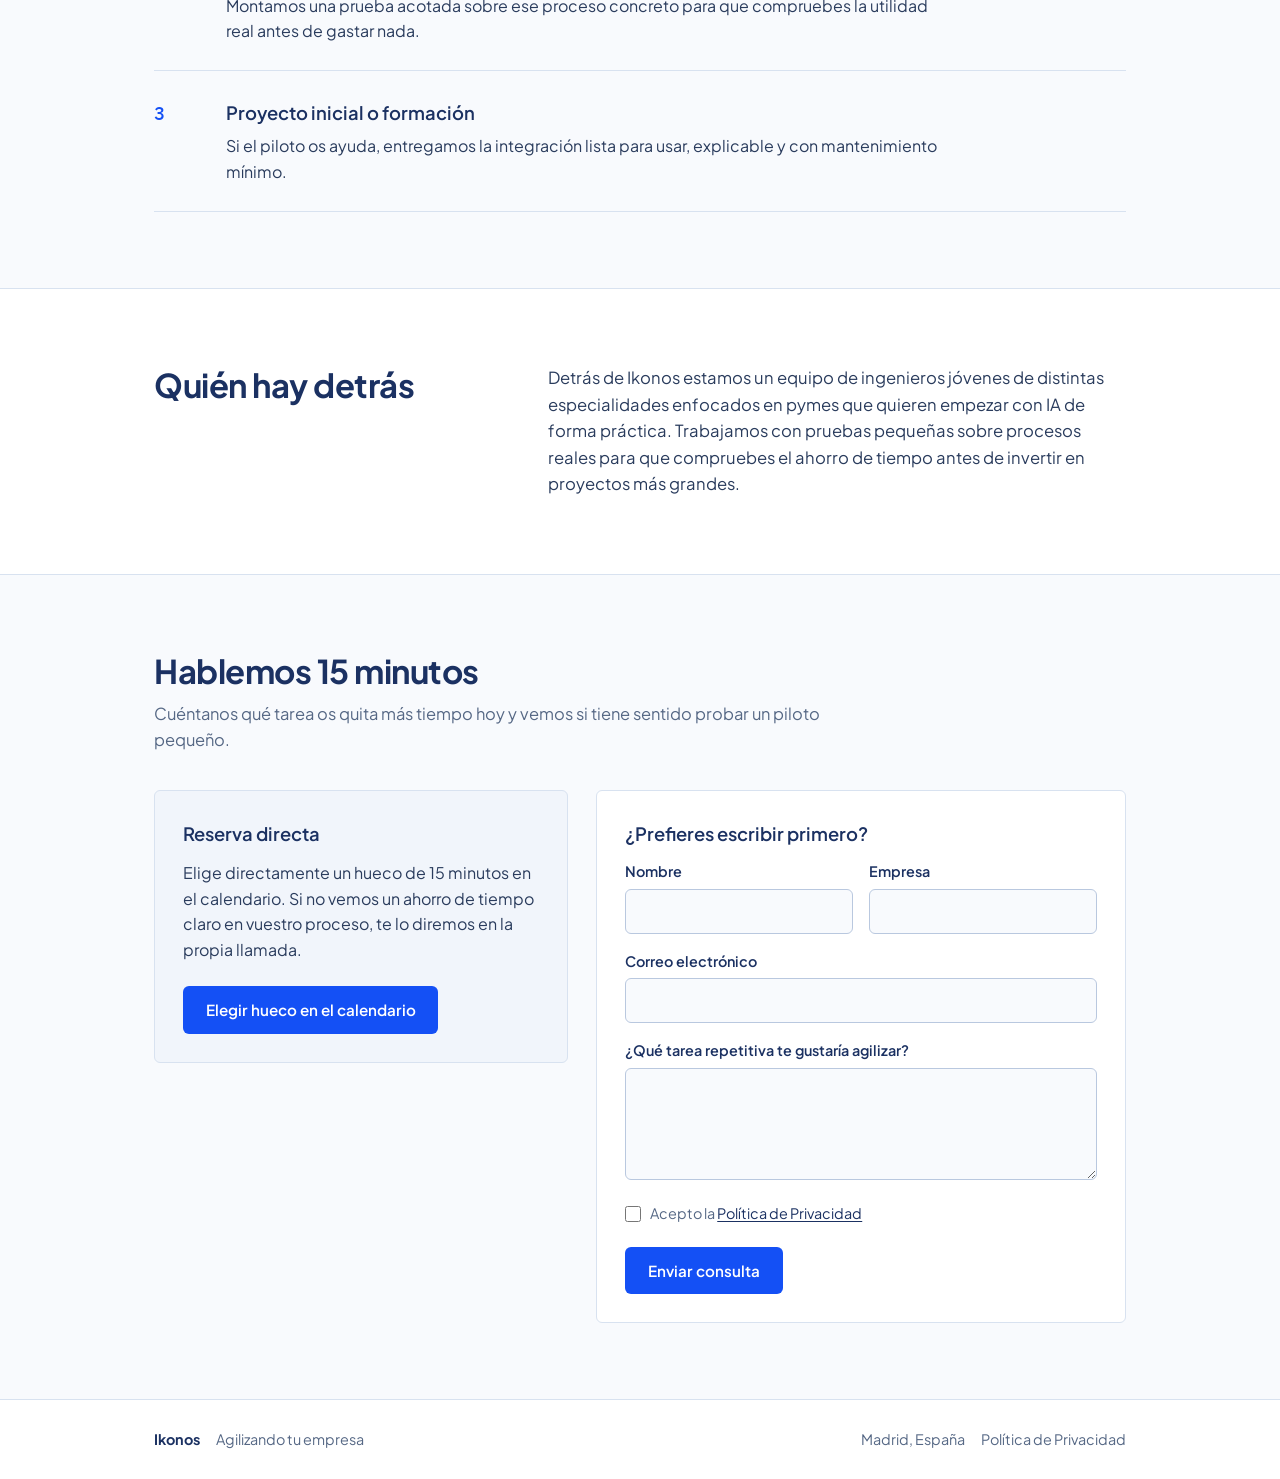
==== commit 9a574cfb: "Quitar referencia (< 500 €) del paso 3" ====
--- a/index.html
+++ b/index.html
@@ -169,7 +169,7 @@
           <li class="step-item">
             <span class="step-num" aria-hidden="true">3</span>
             <div class="step-body">
-              <h3>Proyecto inicial (&lt; 500 €) o formación</h3>
+              <h3>Proyecto inicial o formación</h3>
               <p>Si el piloto os ayuda, entregamos la integración lista para usar, explicable y con mantenimiento mínimo.</p>
             </div>
           </li>
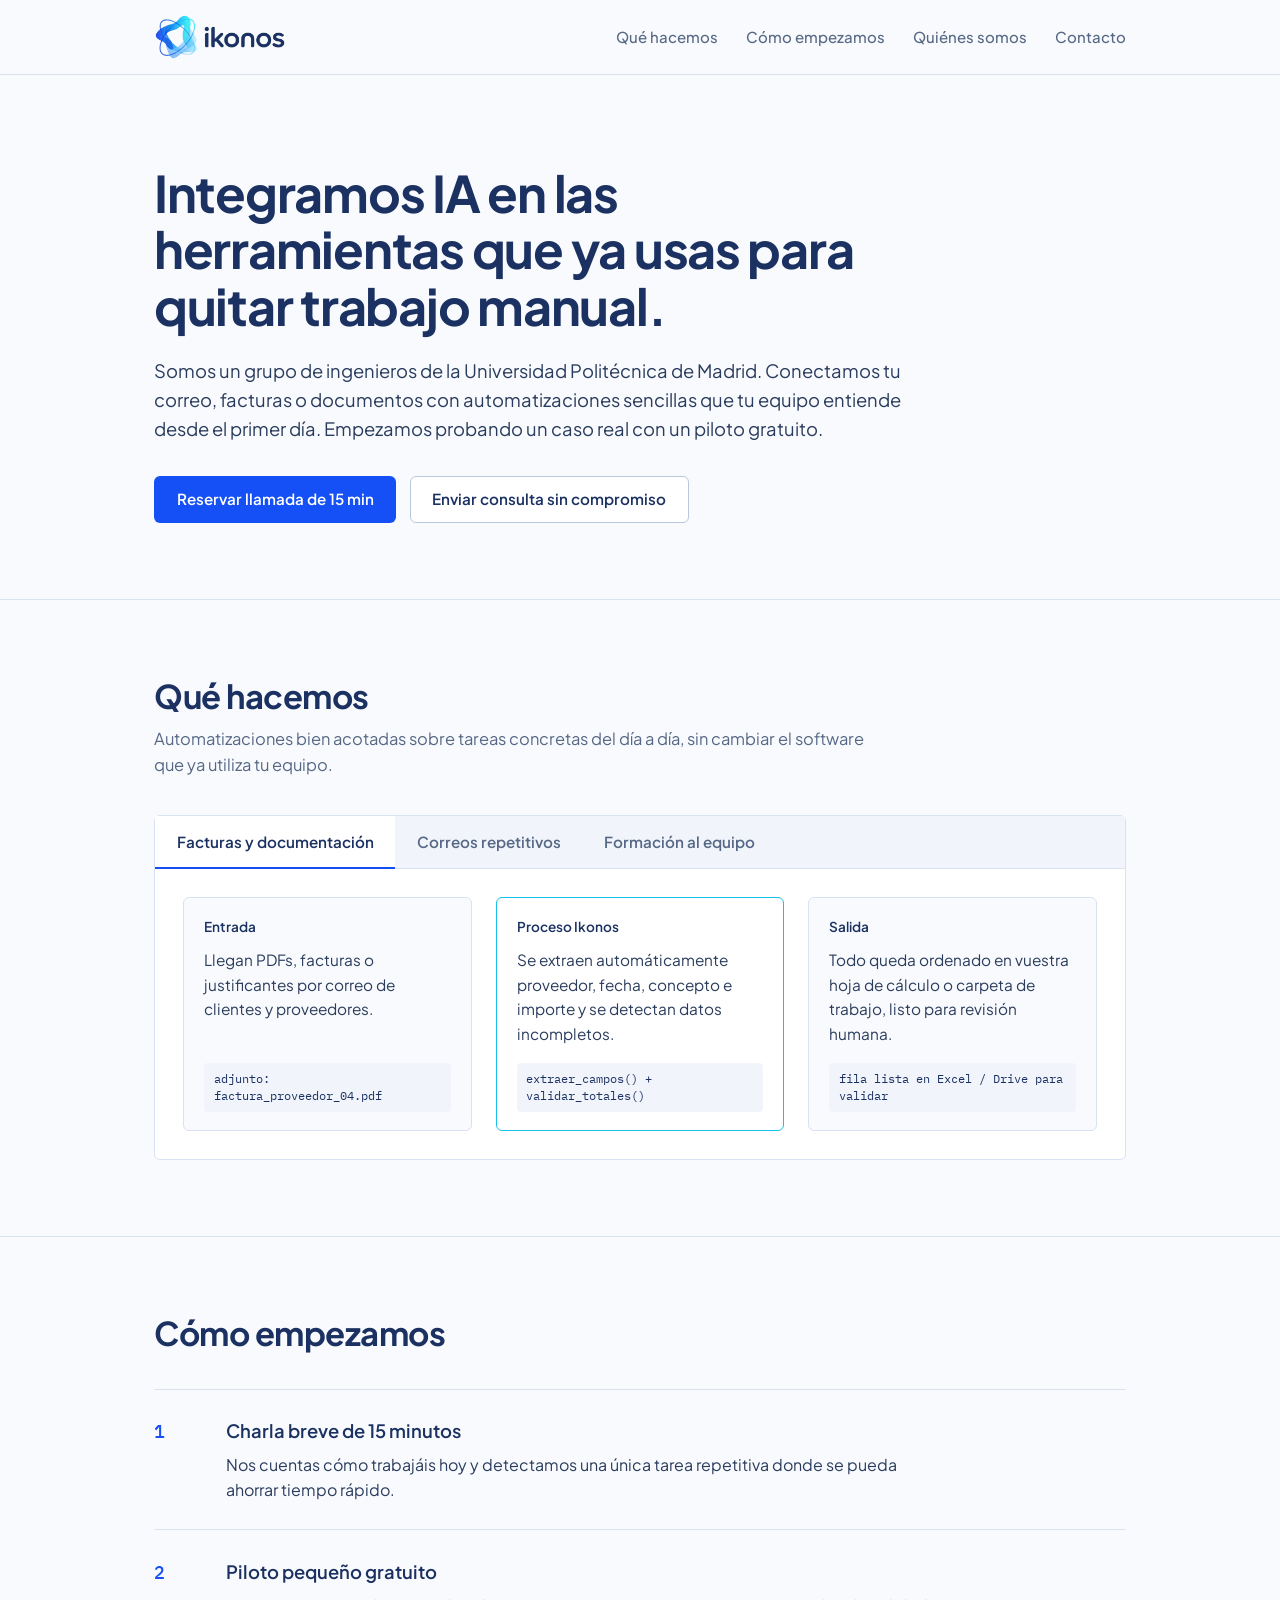
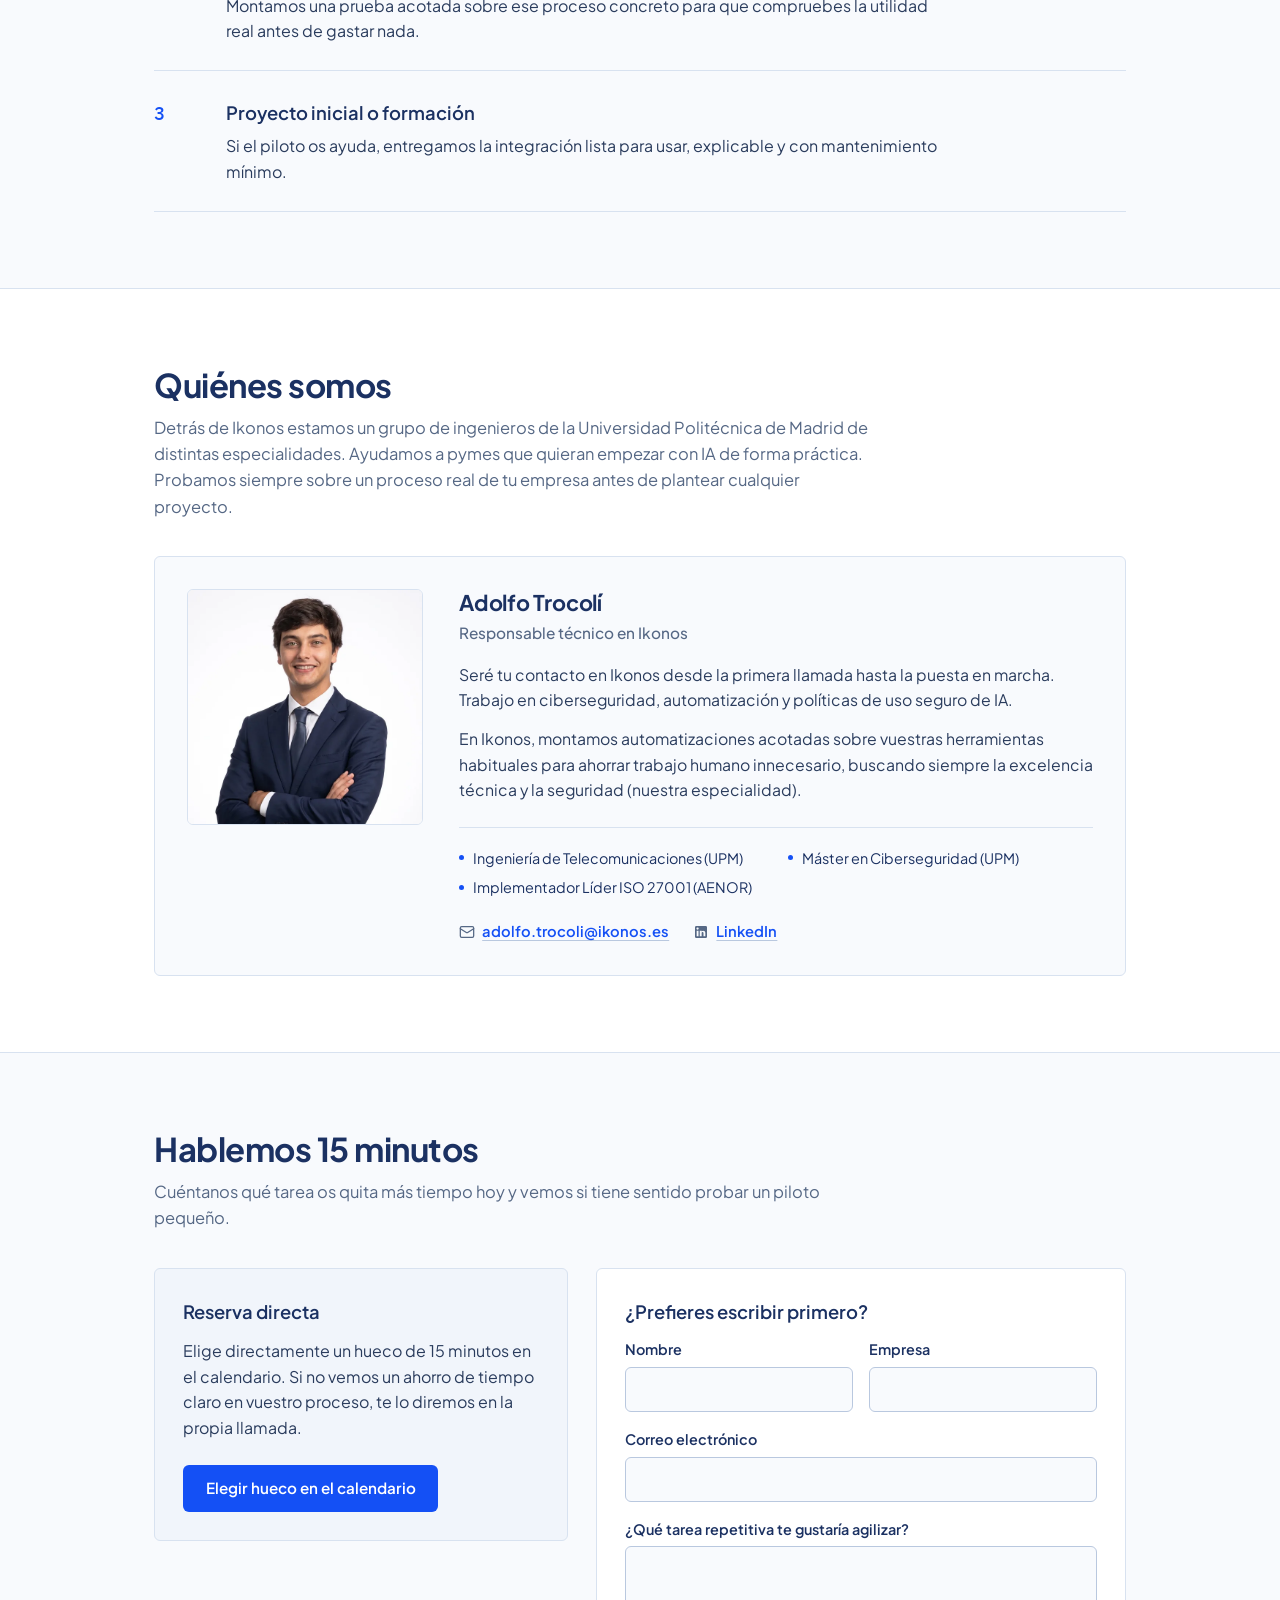
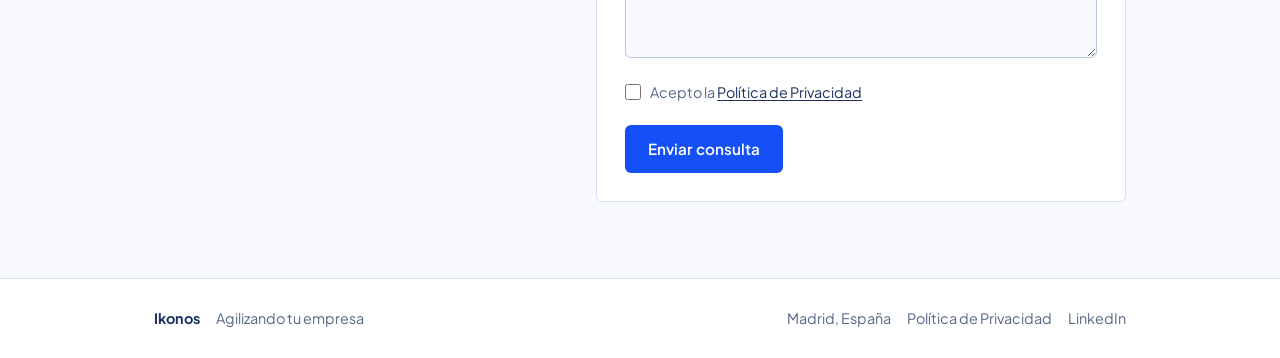
==== commit e5a314d7: "Mejorar apartado Quiénes somos con perfil, foto y enlace de LinkedIn" ====
--- a/index.html
+++ b/index.html
@@ -35,6 +35,7 @@
       <nav class="site-nav" aria-label="Navegación principal">
         <a href="#que-hacemos">Qué hacemos</a>
         <a href="#como-empezamos">Cómo empezamos</a>
+        <a href="#quienes-somos">Quiénes somos</a>
         <a href="#contacto">Contacto</a>
       </nav>
     </div>
@@ -177,12 +178,61 @@
       </div>
     </section>
 
-    <section class="section section-about" aria-labelledby="titulo-quien">
-      <div class="container about-grid">
-        <h2 id="titulo-quien">Quién hay detrás</h2>
-        <p>
-          Detrás de Ikonos estamos un equipo de ingenieros jóvenes de distintas especialidades enfocados en pymes que quieren empezar con IA de forma práctica. Trabajamos con pruebas pequeñas sobre procesos reales para que compruebes el ahorro de tiempo antes de invertir en proyectos más grandes.
-        </p>
+    <section class="section section-about" id="quienes-somos" aria-labelledby="titulo-quienes-somos">
+      <div class="container">
+        <div class="section-head">
+          <h2 id="titulo-quienes-somos">Quiénes somos</h2>
+          <p class="section-intro">
+            Detrás de Ikonos estamos un grupo de ingenieros de la Universidad Politécnica de Madrid de distintas especialidades. Ayudamos a pymes que quieran empezar con IA de forma práctica. Probamos siempre sobre un proceso real de tu empresa antes de plantear cualquier proyecto.
+          </p>
+        </div>
+
+        <article class="founder-card">
+          <div class="founder-media">
+            <picture>
+              <source srcset="assets/adolfo-trocoli.webp" type="image/webp">
+              <img src="assets/adolfo-trocoli.jpg" alt="Adolfo Trocolí, responsable técnico en Ikonos" width="640" height="640" loading="lazy" decoding="async">
+            </picture>
+          </div>
+
+          <div class="founder-content">
+            <div class="founder-header">
+              <h3>Adolfo Trocolí</h3>
+              <p class="founder-role">Responsable técnico en Ikonos</p>
+            </div>
+
+            <div class="founder-bio">
+              <p>
+                Seré tu contacto en Ikonos desde la primera llamada hasta la puesta en marcha. Trabajo en ciberseguridad, automatización y políticas de uso seguro de IA.
+              </p>
+              <p>
+                En Ikonos, montamos automatizaciones acotadas sobre vuestras herramientas habituales para ahorrar trabajo humano innecesario, buscando siempre la excelencia técnica y la seguridad (nuestra especialidad).
+              </p>
+            </div>
+
+            <ul class="founder-credentials" aria-label="Formación y certificaciones">
+              <li>Ingeniería de Telecomunicaciones (UPM)</li>
+              <li>Máster en Ciberseguridad (UPM)</li>
+              <li>Implementador Líder ISO 27001 (AENOR)</li>
+            </ul>
+
+            <div class="founder-links">
+              <a class="founder-link" href="mailto:adolfo.trocoli@ikonos.es">
+                <svg class="founder-link-icon" viewBox="0 0 24 24" width="16" height="16" fill="none" stroke="currentColor" stroke-width="1.9" stroke-linecap="round" stroke-linejoin="round" aria-hidden="true">
+                  <rect x="2" y="4" width="20" height="16" rx="2"></rect>
+                  <path d="m22 7-8.97 5.7a1.94 1.94 0 0 1-2.06 0L2 7"></path>
+                </svg>
+                <span>adolfo.trocoli@ikonos.es</span>
+              </a>
+              <a class="founder-link" href="https://www.linkedin.com/in/adolfo-trocol%C3%AD-naranjo-a07250224" target="_blank" rel="noopener noreferrer" aria-label="Perfil de LinkedIn de Adolfo Trocolí">
+                <svg class="founder-link-icon" viewBox="0 0 24 24" width="16" height="16" fill="currentColor" aria-hidden="true">
+                  <path d="M19 3a2 2 0 0 1 2 2v14a2 2 0 0 1-2 2H5a2 2 0 0 1-2-2V5a2 2 0 0 1 2-2h14m-.5 15.5v-5.3a3.26 3.26 0 0 0-3.26-3.26c-.85 0-1.84.52-2.28 1.3v-1.11h-2.79v8.37h2.79v-4.93c0-.77.62-1.4 1.39-1.4a1.4 1.4 0 0 1 1.4 1.4v4.93h2.75M6.88 8.56a1.68 1.68 0 0 0 1.68-1.68c0-.93-.75-1.69-1.68-1.69a1.69 1.69 0 0 0-1.69 1.69c0 .93.76 1.68 1.69 1.68m1.39 9.94v-8.37H5.5v8.37h2.77Z"></path>
+                </svg>
+                <span>LinkedIn</span>
+              </a>
+            </div>
+          </div>
+        </article>
       </div>
     </section>
 
@@ -263,7 +313,7 @@
       <div class="footer-meta">
         <span>Madrid, España</span>
         <a class="footer-link" href="privacidad.html">Política de Privacidad</a>
-        <!-- Añadir enlace a LinkedIn cuando esté definido en web-copy.md -->
+        <a class="footer-link" href="https://www.linkedin.com/in/adolfo-trocol%C3%AD-naranjo-a07250224" target="_blank" rel="noopener noreferrer">LinkedIn</a>
       </div>
     </div>
   </footer>
--- a/styles.css
+++ b/styles.css
@@ -362,26 +362,146 @@
   color: var(--ink-body);
 }
 
-/* Quién hay detrás */
+/* Quiénes somos */
 .section-about {
   background: var(--surface);
 }
 
-.about-grid {
+.founder-card {
   display: grid;
-  grid-template-columns: minmax(0, 1fr) minmax(0, 1.6fr);
-  gap: 2rem;
+  grid-template-columns: 236px minmax(0, 1fr);
+  gap: 2.25rem;
   align-items: start;
-}
-
-.about-grid h2 {
+  padding: 2rem;
+  background: var(--bg);
+  border: 1px solid var(--border);
+  border-radius: var(--radius);
+}
+
+.founder-media {
+  background: var(--surface);
+  border: 1px solid var(--border);
+  border-radius: var(--radius);
+  overflow: hidden;
+  aspect-ratio: 1 / 1;
+}
+
+.founder-media img {
+  width: 100%;
+  height: 100%;
+  object-fit: cover;
+  object-position: center top;
+}
+
+.founder-content {
+  min-width: 0;
+}
+
+.founder-header {
+  margin-bottom: 1.1rem;
+}
+
+.founder-header h3 {
+  margin: 0 0 0.3rem;
+  color: var(--ink);
+  font-size: 1.35rem;
+  font-weight: 700;
+  line-height: 1.25;
+  letter-spacing: -0.01em;
+}
+
+.founder-role {
   margin: 0;
-}
-
-.about-grid p {
-  margin: 0;
+  color: var(--ink-muted);
+  font-size: 0.96rem;
+  font-weight: 500;
+}
+
+.founder-bio {
   max-width: 60ch;
-  font-size: 1.04rem;
+}
+
+.founder-bio p {
+  margin: 0 0 0.85rem;
+  color: var(--ink-body);
+  font-size: 0.99rem;
+}
+
+.founder-bio p:last-child {
+  margin-bottom: 0;
+}
+
+.founder-credentials {
+  list-style: none;
+  margin: 1.45rem 0 0;
+  padding: 1.25rem 0 0;
+  border-top: 1px solid var(--border);
+  display: grid;
+  grid-template-columns: repeat(2, minmax(0, 1fr));
+  gap: 0.55rem 1.5rem;
+}
+
+.founder-credentials li {
+  position: relative;
+  padding-left: 0.9rem;
+  font-size: 0.9rem;
+  color: var(--ink);
+  line-height: 1.45;
+}
+
+.founder-credentials li::before {
+  content: "";
+  position: absolute;
+  left: 0;
+  top: 0.52em;
+  width: 5px;
+  height: 5px;
+  border-radius: 50%;
+  background: var(--accent);
+}
+
+.founder-links {
+  display: flex;
+  flex-wrap: wrap;
+  align-items: center;
+  gap: 0.65rem 1.5rem;
+  margin-top: 1.35rem;
+}
+
+.founder-link {
+  display: inline-flex;
+  align-items: center;
+  gap: 0.45rem;
+  font-size: 0.92rem;
+  font-weight: 600;
+  color: var(--accent);
+  text-decoration: none;
+  transition: color 0.15s ease;
+}
+
+.founder-link span {
+  text-decoration: underline;
+  text-underline-offset: 3px;
+  text-decoration-color: var(--border-strong);
+  transition: text-decoration-color 0.15s ease;
+}
+
+.founder-link-icon {
+  flex-shrink: 0;
+  color: var(--ink-muted);
+  transition: color 0.15s ease;
+}
+
+.founder-link:hover {
+  color: var(--accent-hover);
+}
+
+.founder-link:hover span {
+  text-decoration-color: var(--accent-hover);
+}
+
+.founder-link:hover .founder-link-icon {
+  color: var(--accent-hover);
 }
 
 /* Contacto */
@@ -656,9 +776,17 @@
 /* Responsive */
 @media (max-width: 860px) {
   .flow-grid,
-  .about-grid,
+  .founder-card,
   .contact-grid {
     grid-template-columns: 1fr;
+  }
+
+  .founder-card {
+    gap: 1.5rem;
+  }
+
+  .founder-media {
+    max-width: 210px;
   }
 }
 
@@ -670,8 +798,17 @@
   }
 
   .site-nav {
-    gap: 1.15rem;
+    flex-wrap: wrap;
+    gap: 0.75rem 1.15rem;
     width: 100%;
+  }
+
+  .founder-card {
+    padding: 1.35rem;
+  }
+
+  .founder-credentials {
+    grid-template-columns: 1fr;
   }
 
   .flow-tab {
